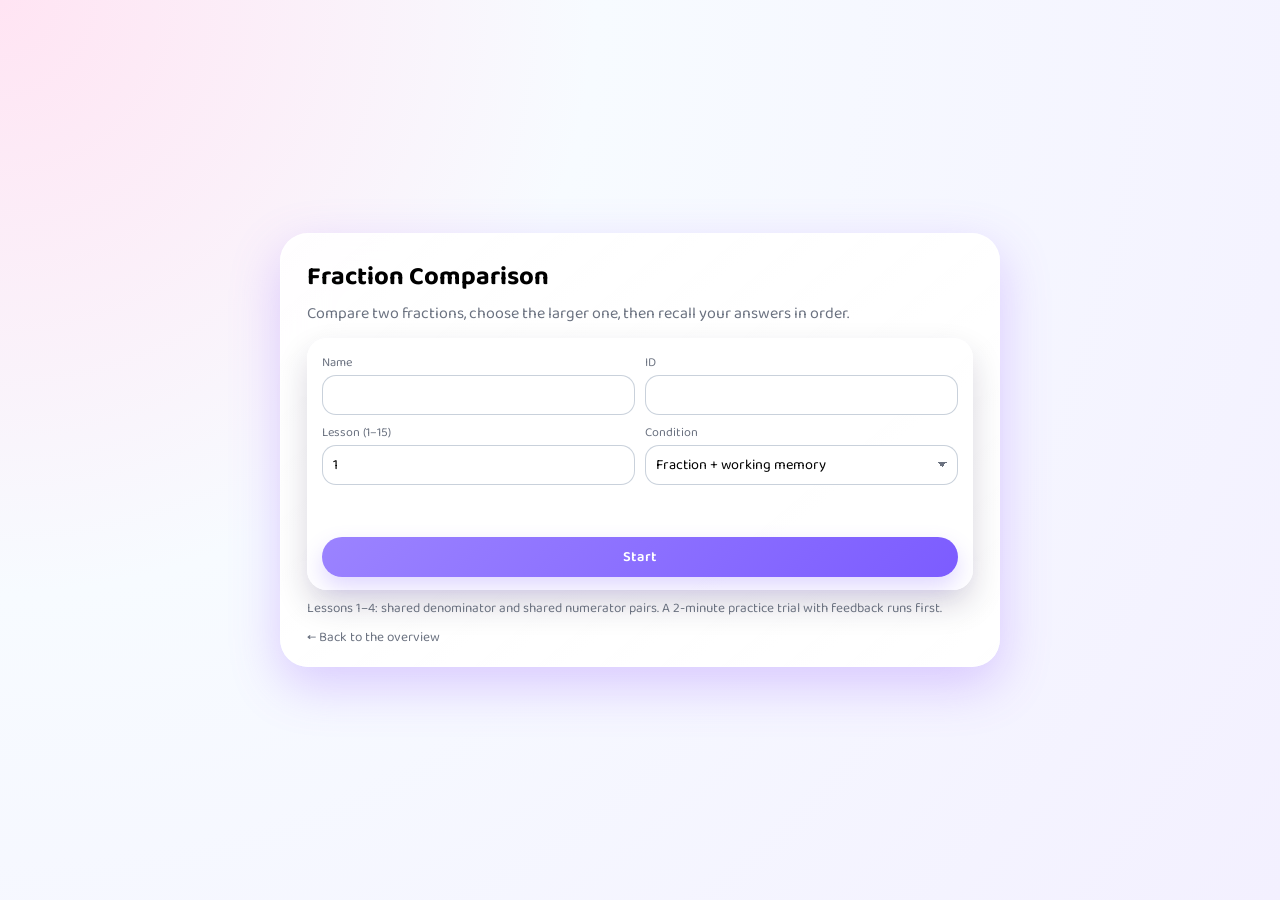
==== fraction.html @ 83519f9a "feat: 新增着陆页，重写乘法与分数比较任务 着陆页移到站点根目录（index.html），原乘法任务改名 multiplication.html。  分数比较任务（新增）：按课程号种子出题，分母取" ====
<!doctype html>
<html lang="en">
  <head>
    <meta charset="utf-8" />
    <meta name="viewport" content="width=device-width, initial-scale=1" />
    <title>Fraction Comparison Task</title>
    <link rel="preconnect" href="https://fonts.googleapis.com" />
    <link rel="preconnect" href="https://fonts.gstatic.com" crossorigin />
    <link
      href="https://fonts.googleapis.com/css2?family=Baloo+2:wght@400;500;600;700&display=swap"
      rel="stylesheet"
    />
    <link rel="stylesheet" href="./styles.css" />
    <link rel="stylesheet" href="./task.css" />
  </head>
  <body>
    <div class="app-shell task-shell">
      <!-- Setup -->
      <section class="screen is-visible" id="screen-setup">
        <header class="screen-header">
          <h1 class="title">Fraction Comparison</h1>
          <p class="subtitle">
            Compare two fractions, choose the larger one, then recall your answers in order.
          </p>
        </header>

        <div class="card">
          <div class="field-row">
            <div class="field">
              <label class="label" for="student-name">Name</label>
              <input id="student-name" class="input" type="text" maxlength="32" />
            </div>
            <div class="field">
              <label class="label" for="student-id">ID</label>
              <input id="student-id" class="input" type="text" maxlength="32" />
            </div>
          </div>

          <div class="field-row">
            <div class="field">
              <label class="label" for="lesson">Lesson (1–15)</label>
              <input id="lesson" class="input" type="number" min="1" max="15" value="1" />
            </div>
            <div class="field">
              <label class="label" for="condition">Condition</label>
              <select id="condition" class="input">
                <option value="wm">Fraction + working memory</option>
                <option value="only">Fraction only</option>
              </select>
            </div>
          </div>

          <p id="setup-error" class="feedback is-no"></p>
          <button id="btn-start" class="btn primary wide">Start</button>
        </div>

        <p id="setup-hint" class="note"></p>
        <p class="note"><a class="back-link" href="./index.html">← Back to the overview</a></p>
      </section>

      <!-- Bridge between practice and trial -->
      <section class="screen" id="screen-bridge">
        <header class="screen-header">
          <h2 class="title-sm" id="bridge-title"></h2>
        </header>
        <div class="card">
          <p id="bridge-text" class="bridge-text"></p>
          <button id="btn-bridge" class="btn primary wide"></button>
        </div>
      </section>

      <!-- Practice and trial -->
      <section class="screen" id="screen-task">
        <header class="screen-header row">
          <div>
            <h2 class="title-sm" id="task-phase-label">Trial</h2>
            <p class="subtitle" id="task-subtitle"></p>
          </div>
          <div class="header-meta">
            <span class="pill-flat" id="span-readout">Span 2</span>
            <div class="timer-box">
              <span class="label">Time left</span>
              <span id="timer-value" class="timer-value">05:00</span>
            </div>
          </div>
        </header>

        <!-- Comparison -->
        <div class="card phase" id="phase-compare">
          <p class="phase-label" id="compare-progress"></p>
          <p class="prompt">Which is larger?</p>
          <div class="choice-row" id="compare-choices"></div>
          <p class="feedback" id="compare-feedback"></p>
          <p class="guidance" id="compare-guidance" hidden></p>
          <button class="btn primary" id="btn-compare-next" hidden>Next</button>
        </div>

        <!-- Recall -->
        <div class="card phase" id="phase-recall">
          <p class="phase-label">Recall</p>
          <p class="prompt-sm" id="recall-instruction"></p>
          <div class="slots" id="recall-slots"></div>
          <div class="recall-options" id="recall-options"></div>
          <button class="btn ghost small" id="btn-recall-undo">Undo last</button>
          <p class="guidance" id="recall-guidance" hidden></p>
          <button class="btn primary" id="btn-recall-next" hidden>Next</button>
        </div>

        <!-- End-of-trial review -->
        <div class="card phase" id="phase-review">
          <p class="phase-label">Correct answers</p>
          <div class="review-grid" id="review-grid"></div>
          <div class="review-bar"><span></span></div>
        </div>
      </section>

      <!-- Summary -->
      <section class="screen" id="screen-summary">
        <header class="screen-header">
          <h2 class="title-sm">Session complete</h2>
          <p class="subtitle">Thank you for practicing.</p>
        </header>

        <div class="stat-row">
          <div class="card stat">
            <p class="stat-k">Comparison accuracy</p>
            <p class="stat-v" id="summary-accuracy">—</p>
          </div>
          <div class="card stat">
            <p class="stat-k">Highest span</p>
            <p class="stat-v" id="summary-span">—</p>
          </div>
          <div class="card stat">
            <p class="stat-k">Sets completed</p>
            <p class="stat-v" id="summary-trials">—</p>
          </div>
        </div>

        <div class="card">
          <p class="note" id="summary-meta"></p>
          <p class="flag" id="summary-flag" hidden>
            Accuracy is below 50%. Flag this student for closer monitoring in the next session.
          </p>
          <div class="button-row">
            <button id="btn-csv" class="btn primary">Download this session (CSV)</button>
            <button id="btn-csv-all" class="btn ghost">Download all saved sessions</button>
            <button id="btn-restart" class="btn ghost">Start again</button>
          </div>
        </div>

        <p class="note"><a class="back-link" href="./index.html">← Back to the overview</a></p>
      </section>
    </div>

    <script src="./fraction.js"></script>
  </body>
</html>
---- styles.css ----
:root {
  --bg: radial-gradient(circle at top left, #ffe4f3 0, #f7fbff 38%, #f3f0ff 100%);
  --surface: #ffffff;
  --surface-soft: rgba(255, 255, 255, 0.92);
  --accent: #ff6fb1;
  --accent-strong: #ff3e96;
  --accent-soft: rgba(255, 111, 177, 0.1);
  --accent-attention: #f97316;
  --text-main: #1f2933;
  --text-soft: #6b7280;
  --radius-lg: 28px;
  --radius-card: 20px;
  --shadow-soft: 0 18px 50px rgba(148, 93, 255, 0.3);
  --mult: #ff3e96;
  --mult-soft: rgba(255, 62, 150, 0.09);
  --frac: #7c5cff;
  --frac-soft: rgba(124, 92, 255, 0.09);
  --line: rgba(148, 163, 184, 0.34);
  --ink-faint: #94a3b8;
  --ok: #16a34a;
  --ok-soft: rgba(22, 163, 74, 0.1);
  --no: #dc2626;
  --no-soft: rgba(220, 38, 38, 0.08);
}

/* Stacked fraction, shared by the landing page and the fraction task. */

.frac {
  display: inline-flex;
  flex-direction: column;
  align-items: center;
  vertical-align: middle;
  line-height: 1;
  font-size: 0.82em;
  margin: 0 1px;
}

.frac .n {
  padding: 0 3px 1px;
  border-bottom: 1.5px solid currentColor;
}

.frac .d {
  padding: 1px 3px 0;
}

.vs {
  color: var(--ink-faint);
  font-size: 0.8em;
  padding: 0 2px;
}

.back-link {
  color: var(--text-soft);
  text-decoration: none;
}

.back-link:hover {
  color: var(--accent-strong);
}

*,
*::before,
*::after {
  box-sizing: border-box;
}

html,
body {
  margin: 0;
  padding: 0;
}

body {
  min-height: 100vh;
  display: flex;
  align-items: center;
  justify-content: center;
  padding: 20px;
  font-family: "Baloo 2", system-ui, -apple-system, BlinkMacSystemFont, "Segoe UI",
    sans-serif;
  background-image: var(--bg);
}

@media (max-width: 720px) {
  body {
    padding: 12px;
  }
}

.app-shell {
  max-width: 960px;
  width: 100%;
  background: linear-gradient(
      140deg,
      rgba(255, 255, 255, 0.9),
      rgba(255, 255, 255, 0.98)
    );
  border-radius: var(--radius-lg);
  border: 1px solid rgba(255, 255, 255, 0.95);
  box-shadow: var(--shadow-soft);
  padding: 18px 20px 16px;
  backdrop-filter: blur(22px);
}

@media (min-width: 900px) {
  .app-shell {
    padding: 22px 26px 18px;
  }
}

.screen {
  display: none;
}

.screen.is-visible {
  display: block;
}

.screen-header {
  margin-bottom: 12px;
}

.screen-header.row {
  display: flex;
  justify-content: space-between;
  gap: 10px;
  align-items: flex-start;
}

@media (max-width: 720px) {
  .screen-header.row {
    flex-direction: column;
  }
}

.title {
  margin: 0 0 4px;
  font-size: 1.6rem;
}

.title-sm {
  margin: 0 0 4px;
  font-size: 1.25rem;
}

.subtitle {
  margin: 0;
  font-size: 0.9rem;
  color: var(--text-soft);
}

.note {
  margin: 8px 0 0;
  font-size: 0.84rem;
  color: var(--text-soft);
}

.card {
  border-radius: var(--radius-card);
  background: var(--surface-soft);
  padding: 14px 14px 12px;
  border: 1px solid rgba(255, 255, 255, 0.95);
  box-shadow: 0 15px 32px rgba(22, 10, 56, 0.16);
}

.card.center {
  display: flex;
  flex-direction: column;
  align-items: center;
  text-align: center;
}

.field {
  margin-bottom: 8px;
}

.label {
  display: block;
  font-size: 0.78rem;
  color: var(--text-soft);
  margin-bottom: 2px;
}

.input {
  width: 100%;
  border-radius: 14px;
  border: 1px solid rgba(148, 163, 184, 0.5);
  padding: 7px 10px;
  font-family: inherit;
  font-size: 0.9rem;
  background: #ffffff;
}

.input:focus {
  outline: none;
  border-color: var(--accent);
  box-shadow: 0 0 0 1px rgba(255, 111, 177, 0.4);
}

.answer-input {
  max-width: 120px;
  text-align: center;
  font-size: 1rem;
}

.btn {
  border-radius: 999px;
  border: none;
  padding: 8px 18px;
  font-size: 0.9rem;
  font-weight: 600;
  font-family: inherit;
  cursor: pointer;
  transition: transform 0.12s ease-out, box-shadow 0.12s ease-out,
    background 0.15s ease-out, color 0.15s ease-out;
}

.btn.primary {
  background: linear-gradient(135deg, var(--accent), var(--accent-strong));
  color: #ffffff;
  box-shadow: 0 10px 22px rgba(255, 111, 177, 0.5);
}

.btn.ghost {
  background: transparent;
  color: var(--text-soft);
  border: 1px solid rgba(148, 163, 184, 0.6);
}

.btn.wide {
  width: 100%;
}

.btn:hover {
  transform: translateY(-1px);
  box-shadow: 0 8px 18px rgba(0, 0, 0, 0.18);
}

.btn:active {
  transform: translateY(0);
  box-shadow: none;
}

.timer-box {
  border-radius: 999px;
  padding: 6px 12px;
  background: rgba(255, 255, 255, 0.9);
  border: 1px solid rgba(255, 255, 255, 0.95);
  display: inline-flex;
  flex-direction: column;
  align-items: flex-start;
  min-width: 86px;
}

.timer-box .label {
  font-size: 0.7rem;
  margin-bottom: 2px;
}

.timer-value {
  font-weight: 700;
  font-size: 0.98rem;
}

.problem {
  font-size: 1.8rem;
  margin-bottom: 10px;
}

.answer-row {
  display: flex;
  gap: 8px;
  align-items: center;
  justify-content: center;
  margin-bottom: 8px;
}

.feedback {
  font-size: 0.9rem;
  min-height: 1.1em;
}

.attention-feedback {
  font-size: 0.86rem;
  color: var(--accent-attention);
  min-height: 1.1em;
}

.stats {
  font-size: 0.8rem;
  color: var(--text-soft);
  margin-top: 4px;
}

.options-row {
  display: flex;
  flex-wrap: wrap;
  gap: 8px;
  margin-top: 8px;
}

.option-btn {
  border-radius: 999px;
  border: 1px solid rgba(148, 163, 184, 0.7);
  padding: 6px 14px;
  background: #ffffff;
  font-size: 0.98rem;
  cursor: pointer;
  transition: transform 0.1s ease-out, background 0.12s ease-out,
    box-shadow 0.12s ease-out, border-color 0.12s ease-out;
}

.option-btn:hover {
  transform: translateY(-1px);
  background: var(--accent-soft);
  box-shadow: 0 8px 16px rgba(0, 0, 0, 0.12);
}

.option-btn:active {
  transform: translateY(0);
  box-shadow: none;
}

.option-btn.is-selected {
  background: var(--accent);
  color: #ffffff;
  border-color: var(--accent-strong);
}
---- task.css ----
/* Shared task chrome for the fraction and multiplication tasks.
 * Layers on top of the tokens in styles.css. */

.task-shell {
  --tone: var(--frac);
  --tone-soft: var(--frac-soft);
  --tone-edge: rgba(124, 92, 255, 0.24);
  --tone-light: #9b83ff;
  max-width: 720px;
}

.task-shell.tone-mult {
  --tone: var(--mult);
  --tone-soft: var(--mult-soft);
  --tone-edge: rgba(255, 62, 150, 0.24);
  --tone-light: var(--accent);
}

/* Typed-answer tasks (multiplication). */

.problem-line {
  font-size: 2.6rem;
  font-weight: 600;
  margin: 0 0 18px;
}

/* Numeric answer options sit four to a row, so they run a little tighter than
 * the two large fraction choices. */
.choice.is-number {
  font-size: 1.9rem;
  min-width: 84px;
  padding: 13px 18px;
}

.review-equation {
  display: inline-flex;
  align-items: center;
  border: 1px solid var(--line);
  border-radius: 14px;
  background: #fff;
  padding: 10px 16px;
  font-size: 1.4rem;
  white-space: nowrap;
}

.review-equation .eq-answer {
  color: var(--tone);
  font-weight: 700;
  margin-left: 6px;
}

.task-shell .btn.primary {
  background: linear-gradient(135deg, var(--tone-light), var(--tone));
  box-shadow: 0 10px 22px var(--tone-edge);
}

.task-shell .input:focus {
  border-color: var(--tone);
  box-shadow: 0 0 0 1px var(--tone-edge);
}

.field-row {
  display: flex;
  gap: 10px;
}

.field-row .field {
  flex: 1;
  min-width: 0;
}

@media (max-width: 520px) {
  .field-row {
    flex-direction: column;
    gap: 0;
  }
}

select.input {
  appearance: none;
  background-image: linear-gradient(45deg, transparent 50%, var(--text-soft) 50%),
    linear-gradient(135deg, var(--text-soft) 50%, transparent 50%);
  background-position: calc(100% - 15px) 50%, calc(100% - 10px) 50%;
  background-size: 5px 5px, 5px 5px;
  background-repeat: no-repeat;
  padding-right: 28px;
}

.back-link {
  color: var(--text-soft);
  text-decoration: none;
}

.back-link:hover {
  color: var(--tone);
}

.header-meta {
  display: flex;
  align-items: center;
  gap: 8px;
}

.pill-flat {
  border-radius: 999px;
  padding: 6px 13px;
  font-size: 0.8rem;
  font-weight: 700;
  color: var(--tone);
  background: var(--tone-soft);
  border: 1px solid var(--tone-edge);
  white-space: nowrap;
}

.bridge-text {
  margin: 0 0 16px;
  font-size: 1.15rem;
  line-height: 1.6;
  color: var(--text-main);
}

.task-shell .subtitle {
  font-size: 1rem;
}

/* phases */

.phase {
  display: none;
  text-align: center;
}

.phase.is-visible {
  display: block;
}

.phase-label {
  margin: 0 0 4px;
  font-size: 0.72rem;
  font-weight: 700;
  letter-spacing: 0.08em;
  text-transform: uppercase;
  color: var(--ink-faint);
}

.prompt {
  margin: 0 0 18px;
  font-size: 1.5rem;
  font-weight: 600;
  color: var(--text-main);
}

.prompt-sm {
  margin: 0 0 16px;
  font-size: 1.25rem;
  line-height: 1.45;
  color: var(--text-main);
}

/* comparison */

.choice-row {
  display: flex;
  align-items: center;
  justify-content: center;
  gap: 14px;
  flex-wrap: wrap;
}

.choice {
  border-radius: 20px;
  border: 2px solid rgba(148, 163, 184, 0.45);
  background: #fff;
  color: var(--text-main);
  font-family: inherit;
  font-size: 2.4rem;
  line-height: 1;
  padding: 16px 24px;
  min-width: 104px;
  cursor: pointer;
  transition: transform 0.12s ease-out, border-color 0.12s ease-out,
    background 0.12s ease-out, box-shadow 0.12s ease-out;
}

.choice .frac {
  font-size: 1em;
}

.choice:hover:not(:disabled) {
  transform: translateY(-2px);
  border-color: var(--tone);
  background: var(--tone-soft);
  box-shadow: 0 12px 24px var(--tone-edge);
}

.choice:disabled {
  cursor: default;
}

/* Scored sets: acknowledges the tap without signalling right or wrong. */
.choice.is-picked {
  border-color: var(--tone);
  background: var(--tone-soft);
  color: var(--tone);
}

/* Practice only. */
.choice.is-correct {
  border-color: var(--ok);
  background: var(--ok-soft);
  color: var(--ok);
}

.choice.is-wrong {
  border-color: var(--no);
  background: var(--no-soft);
  color: var(--no);
}

.choice.is-answer {
  border-color: var(--ok);
  box-shadow: 0 0 0 3px var(--ok-soft);
}

.choice-vs {
  color: var(--ink-faint);
  font-size: 0.9rem;
  font-weight: 600;
}

.feedback.is-ok {
  color: var(--ok);
  font-weight: 700;
  font-size: 1.35rem;
}

.feedback.is-no {
  color: var(--no);
  font-weight: 700;
  font-size: 1.35rem;
}

#setup-error.feedback.is-no {
  font-size: 0.9rem;
}

.feedback.is-hold {
  color: var(--tone);
  font-weight: 700;
  font-size: 1.5rem;
  margin-top: 14px;
}

.guidance {
  margin: 4px auto 14px;
  max-width: 44ch;
  font-size: 1.6rem;
  line-height: 1.5;
  color: var(--text-main);
  background: var(--tone-soft);
  border: 1px solid var(--tone-edge);
  border-radius: 14px;
  padding: 12px 16px;
}

#recall-guidance.guidance {
  font-size: 1.25rem;
}

.hold-line {
  display: block;
  margin-top: 8px;
  font-size: 0.8em;
  color: var(--tone);
  font-weight: 700;
}

/* recall */

.slots {
  display: flex;
  justify-content: center;
  flex-wrap: wrap;
  gap: 8px;
  margin-bottom: 16px;
}

.slot {
  width: 60px;
  height: 58px;
  border-radius: 16px;
  border: 2px dashed rgba(148, 163, 184, 0.55);
  display: grid;
  place-items: center;
  font-size: 0.9rem;
  color: var(--ink-faint);
}

.slot.is-filled {
  border-style: solid;
  border-color: var(--tone);
  background: var(--tone-soft);
  color: var(--tone);
  font-size: 1.5rem;
}

.recall-options {
  display: flex;
  justify-content: center;
  flex-wrap: wrap;
  gap: 9px;
  margin-bottom: 12px;
}

.recall-option {
  border-radius: 16px;
  border: 2px solid rgba(148, 163, 184, 0.45);
  background: #fff;
  color: var(--text-main);
  font-family: inherit;
  font-size: 1.5rem;
  line-height: 1;
  padding: 10px 16px;
  min-width: 62px;
  cursor: pointer;
  transition: transform 0.12s ease-out, border-color 0.12s ease-out,
    background 0.12s ease-out;
}

.recall-option .frac {
  font-size: 1em;
}

.recall-option:hover:not(:disabled) {
  transform: translateY(-2px);
  border-color: var(--tone);
  background: var(--tone-soft);
}

.recall-option:disabled {
  cursor: default;
  opacity: 0.55;
}

.btn.small {
  padding: 5px 14px;
  font-size: 0.82rem;
}

.btn:disabled {
  opacity: 0.45;
  cursor: default;
}

.btn:disabled:hover {
  transform: none;
  box-shadow: none;
}

/* review */

.review-grid {
  display: flex;
  justify-content: center;
  flex-wrap: wrap;
  gap: 10px;
  margin-bottom: 14px;
}

.review-pair {
  display: inline-flex;
  align-items: center;
  gap: 10px;
  border: 1px solid var(--line);
  border-radius: 14px;
  background: #fff;
  padding: 10px 16px;
  font-size: 1.5rem;
}

.review-frac {
  color: var(--text-main);
}

.review-symbol {
  color: var(--tone);
  font-weight: 700;
  font-size: 1.15em;
}

.review-bar {
  height: 4px;
  border-radius: 999px;
  background: rgba(148, 163, 184, 0.22);
  overflow: hidden;
}

.review-bar span {
  display: block;
  height: 100%;
  width: 100%;
  border-radius: 999px;
  background: var(--tone);
  transform-origin: left center;
  animation: review-countdown 3.6s linear forwards;
}

@keyframes review-countdown {
  from {
    transform: scaleX(1);
  }
  to {
    transform: scaleX(0);
  }
}

@media (prefers-reduced-motion: reduce) {
  .review-bar span {
    animation: none;
  }
}

/* summary */

.stat-row {
  display: grid;
  grid-template-columns: repeat(3, 1fr);
  gap: 10px;
  margin-bottom: 12px;
}

@media (max-width: 520px) {
  .stat-row {
    grid-template-columns: 1fr;
  }
}

.stat {
  text-align: center;
}

.stat-k {
  margin: 0 0 4px;
  font-size: 0.72rem;
  font-weight: 700;
  letter-spacing: 0.07em;
  text-transform: uppercase;
  color: var(--ink-faint);
}

.stat-v {
  margin: 0;
  font-size: 1.7rem;
  font-weight: 700;
  color: var(--tone);
}

.flag {
  margin: 10px 0 0;
  font-size: 0.88rem;
  line-height: 1.5;
  color: var(--accent-attention);
  background: rgba(249, 115, 22, 0.08);
  border-left: 4px solid var(--accent-attention);
  border-radius: 10px;
  padding: 10px 12px;
}

.button-row {
  display: flex;
  flex-wrap: wrap;
  gap: 8px;
  margin-top: 14px;
}
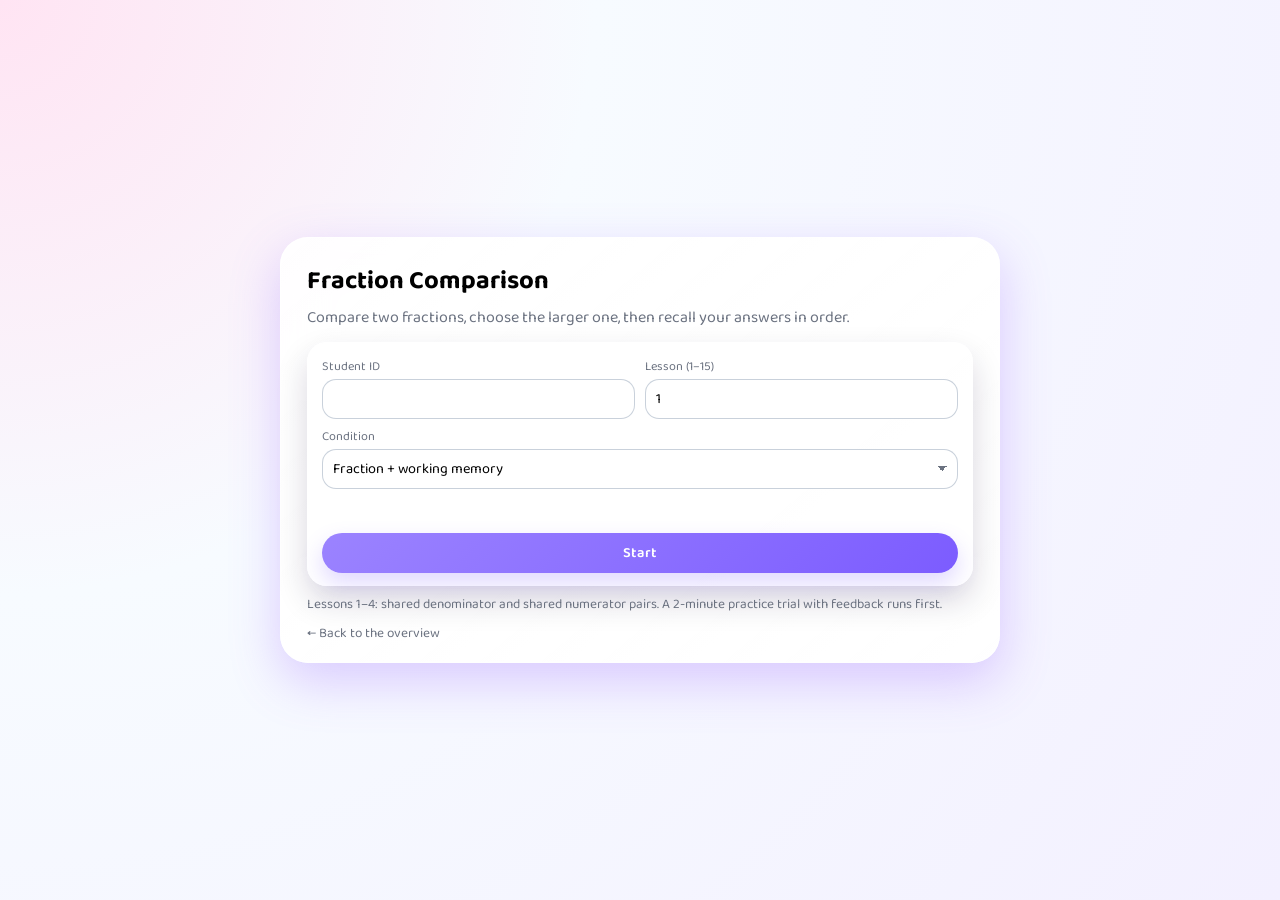
==== commit 5a411f49: "feat: 首页改为 Math Memory Game，结果自动上传到 Google 表格 首页只保留两个任务入口，删去全部说明段落，标题改为 Math Memory Game。  隐私：不再采集学生" ====
--- a/fraction.html
+++ b/fraction.html
@@ -27,27 +27,21 @@
         <div class="card">
           <div class="field-row">
             <div class="field">
-              <label class="label" for="student-name">Name</label>
-              <input id="student-name" class="input" type="text" maxlength="32" />
-            </div>
-            <div class="field">
-              <label class="label" for="student-id">ID</label>
+              <label class="label" for="student-id">Student ID</label>
               <input id="student-id" class="input" type="text" maxlength="32" />
             </div>
-          </div>
-
-          <div class="field-row">
             <div class="field">
               <label class="label" for="lesson">Lesson (1–15)</label>
               <input id="lesson" class="input" type="number" min="1" max="15" value="1" />
             </div>
-            <div class="field">
-              <label class="label" for="condition">Condition</label>
-              <select id="condition" class="input">
-                <option value="wm">Fraction + working memory</option>
-                <option value="only">Fraction only</option>
-              </select>
-            </div>
+          </div>
+
+          <div class="field">
+            <label class="label" for="condition">Condition</label>
+            <select id="condition" class="input">
+              <option value="wm">Fraction + working memory</option>
+              <option value="only">Fraction only</option>
+            </select>
           </div>
 
           <p id="setup-error" class="feedback is-no"></p>
@@ -55,6 +49,7 @@
         </div>
 
         <p id="setup-hint" class="note"></p>
+        <p class="upload-status" id="pending-note"></p>
         <p class="note"><a class="back-link" href="./index.html">← Back to the overview</a></p>
       </section>
 
@@ -138,6 +133,7 @@
 
         <div class="card">
           <p class="note" id="summary-meta"></p>
+          <p class="upload-status" id="upload-status"></p>
           <p class="flag" id="summary-flag" hidden>
             Accuracy is below 50%. Flag this student for closer monitoring in the next session.
           </p>
@@ -152,6 +148,7 @@
       </section>
     </div>
 
+    <script src="./config.js"></script>
     <script src="./fraction.js"></script>
   </body>
 </html>
--- a/task.css
+++ b/task.css
@@ -472,3 +472,20 @@
   gap: 8px;
   margin-top: 14px;
 }
+
+.upload-status {
+  margin: 8px 0 0;
+  font-size: 0.86rem;
+  line-height: 1.5;
+  color: var(--text-soft);
+}
+
+.upload-status.is-ok {
+  color: var(--ok);
+  font-weight: 600;
+}
+
+.upload-status.is-warn {
+  color: var(--accent-attention);
+  font-weight: 600;
+}
